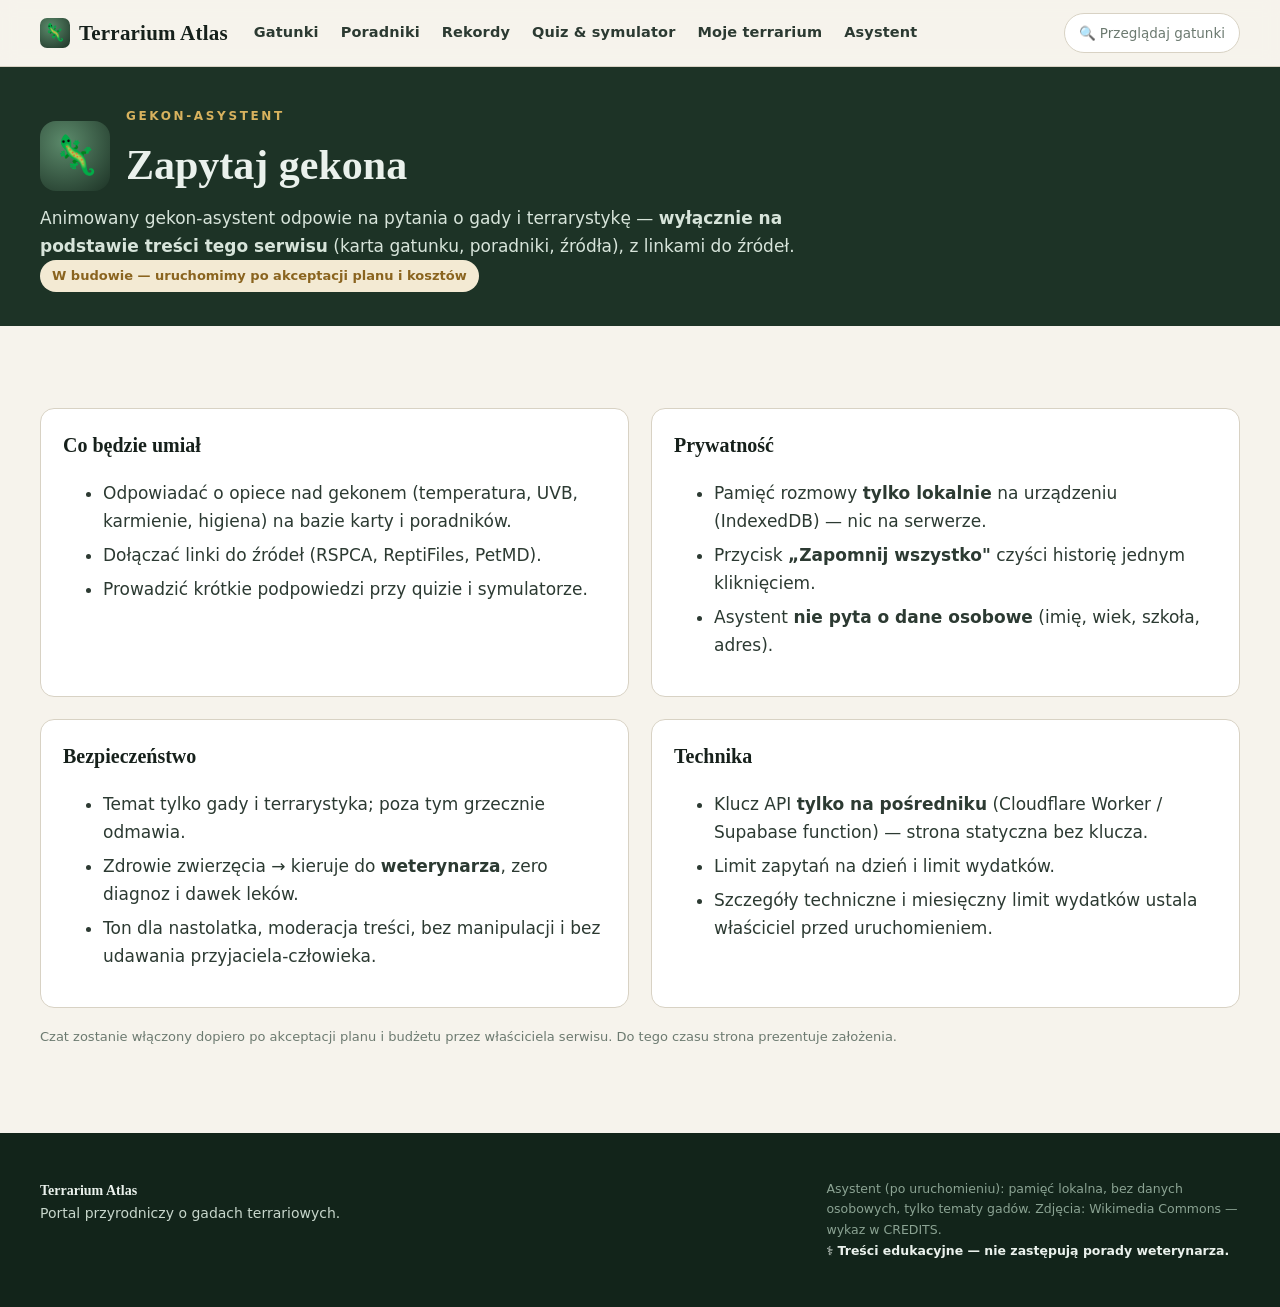
==== asystent.html @ b829ac7f "Terrarium Atlas — publikacja GitHub Pages (noindex, bez danych osobowych) Co-Authored-By: Claude Opu" ====
<!DOCTYPE html>
<html lang="pl"><head>
<meta charset="UTF-8"><meta name="viewport" content="width=device-width,initial-scale=1">
<meta name="robots" content="noindex, nofollow">
<title>Gekon-asystent — {APP}</title>
<link rel="stylesheet" href="styl.css">
<style>
  .subhero{background:var(--forest);color:#eaf1ec;padding:40px 0 34px}
  .subhero h1{font-family:var(--serif);font-size:clamp(28px,4.5vw,42px);margin:10px 0 10px}
  .subhero p{color:#d7e4da;max-width:72ch;font-size:17px;margin:0}
  .grid{display:grid;grid-template-columns:1fr 1fr;gap:22px;margin-top:10px}
  @media(max-width:760px){ .grid{grid-template-columns:1fr} }
  .box{background:#fff;border:1px solid var(--line);border-radius:14px;padding:20px 22px}
  .box h3{font-family:var(--serif);margin:0 0 8px;font-size:20px}
  .box li{margin:6px 0;color:var(--ink2)}
  .gekonik{width:70px;height:70px;border-radius:16px;background:radial-gradient(circle at 35% 30%,var(--moss-l),var(--forest));display:flex;align-items:center;justify-content:center;font-size:38px;animation:bob 2.6s ease-in-out infinite}
  @keyframes bob{0%,100%{transform:translateY(0) rotate(-2deg)}50%{transform:translateY(-6px) rotate(2deg)}}
  @media(prefers-reduced-motion:reduce){ .gekonik{animation:none} }
  .status{display:inline-block;background:#f3ead3;color:#8a641f;border-radius:999px;padding:5px 12px;font-weight:700;font-size:13px}
</style>
</head><body>

<header class="nav"><div class="wrap">
  <a class="brand" href="index.html" style="color:inherit"><span class="mk">🦎</span> <span data-app>Terrarium Atlas</span></a>
  <nav class="menu"><a class="lnk" href="index.html#katalog">Gatunki</a><a class="lnk" href="poradnik.html">Poradniki</a>
    <a class="lnk" href="rekordy.html">Rekordy</a><a class="lnk" href="quiz.html">Quiz &amp; symulator</a><a class="lnk" href="moje-terrarium.html">Moje terrarium</a><a class="lnk" href="asystent.html">Asystent</a></nav>
  <span class="sp"></span><a class="search" href="index.html#katalog" style="color:var(--muted)">🔍 Przeglądaj gatunki</a>
</div></header>

<section class="subhero"><div class="wrap">
  <div style="display:flex;align-items:center;gap:16px"><div class="gekonik">🦎</div>
    <div><div class="kicker light">Gekon-asystent</div><h1 class="serif" style="margin:4px 0">Zapytaj gekona</h1></div></div>
  <p>Animowany gekon-asystent odpowie na pytania o gady i terrarystykę — <b>wyłącznie na podstawie treści tego serwisu</b> (karta gatunku, poradniki, źródła), z linkami do źródeł. <span class="status">W budowie — uruchomimy po akceptacji planu i kosztów</span></p>
</div></section>

<section class="section"><div class="wrap">
  <div class="grid">
    <div class="box"><h3>Co będzie umiał</h3>
      <ul class="lista">
        <li>Odpowiadać o opiece nad gekonem (temperatura, UVB, karmienie, higiena) na bazie karty i poradników.</li>
        <li>Dołączać linki do źródeł (RSPCA, ReptiFiles, PetMD).</li>
        <li>Prowadzić krótkie podpowiedzi przy quizie i symulatorze.</li>
      </ul>
    </div>
    <div class="box"><h3>Prywatność</h3>
      <ul class="lista">
        <li>Pamięć rozmowy <b>tylko lokalnie</b> na urządzeniu (IndexedDB) — nic na serwerze.</li>
        <li>Przycisk <b>„Zapomnij wszystko"</b> czyści historię jednym kliknięciem.</li>
        <li>Asystent <b>nie pyta o dane osobowe</b> (imię, wiek, szkoła, adres).</li>
      </ul>
    </div>
    <div class="box"><h3>Bezpieczeństwo</h3>
      <ul class="lista">
        <li>Temat tylko gady i terrarystyka; poza tym grzecznie odmawia.</li>
        <li>Zdrowie zwierzęcia → kieruje do <b>weterynarza</b>, zero diagnoz i dawek leków.</li>
        <li>Ton dla nastolatka, moderacja treści, bez manipulacji i bez udawania przyjaciela-człowieka.</li>
      </ul>
    </div>
    <div class="box"><h3>Technika</h3>
      <ul class="lista">
        <li>Klucz API <b>tylko na pośredniku</b> (Cloudflare Worker / Supabase function) — strona statyczna bez klucza.</li>
        <li>Limit zapytań na dzień i limit wydatków.</li>
        <li>Szczegóły techniczne i miesięczny limit wydatków ustala właściciel przed uruchomieniem.</li>
      </ul>
    </div>
  </div>
  <p class="src" style="margin-top:18px">Czat zostanie włączony dopiero po akceptacji planu i budżetu przez właściciela serwisu. Do tego czasu strona prezentuje założenia.</p>
</div></section>

<footer class="foot"><div class="wrap">
  <div><b data-app>Terrarium Atlas</b><br>Portal przyrodniczy o gadach terrariowych.</div>
  <div class="credits">Asystent (po uruchomieniu): pamięć lokalna, bez danych osobowych, tylko tematy gadów. Zdjęcia: Wikimedia Commons — wykaz w CREDITS.<br>
    <b style="color:#eaf1ec;font-family:var(--sans)">⚕️ Treści edukacyjne — nie zastępują porady weterynarza.</b></div>
</div></footer>

<script src="dane.js"></script>
</body></html>
---- styl.css ----
/* Terrarium Atlas — styl portalu przyrodniczego */
:root{
  --ink:#16201b;          /* głęboka zieleń-grafit (tekst) */
  --ink2:#2c3a32;
  --paper:#f6f3ec;        /* ciepły papier */
  --paper2:#ece7db;
  --forest:#1d3326;       /* ciemny las (sekcje immersyjne) */
  --forest2:#12241a;
  --moss:#3f6b4f;         /* mech — akcent główny */
  --moss-l:#5c8a6b;
  --amber:#b07d2b;        /* stonowany bursztyn — akcent 2 */
  --line:#d8d2c4;
  --line-d:#2d4536;
  --muted:#6c7a70;
  --muted-d:#9db3a5;
  --maxw:1440px;
  --serif:'Georgia','Iowan Old Style','Times New Roman',serif;
  --sans:'Segoe UI',system-ui,-apple-system,'Helvetica Neue',sans-serif;
}
*{box-sizing:border-box}
html{scroll-behavior:smooth}
body{margin:0;background:var(--paper);color:var(--ink);font-family:var(--sans);
  font-size:17px;line-height:1.65;-webkit-font-smoothing:antialiased}
img{max-width:100%;display:block}
a{color:var(--moss);text-decoration:none}
.wrap{max-width:var(--maxw);margin:0 auto;padding:0 40px}
@media(max-width:600px){ .wrap{padding:0 20px} }
.serif{font-family:var(--serif)}
.kicker{font-size:12px;letter-spacing:.22em;text-transform:uppercase;color:var(--amber);font-weight:700}
.kicker.light{color:#d8b25e}

/* ——— pasek górny ——— */
.nav{position:sticky;top:0;z-index:50;background:rgba(246,243,236,.92);backdrop-filter:blur(8px);
  border-bottom:1px solid var(--line)}
.nav .wrap{display:flex;align-items:center;gap:26px;height:66px}
.brand{font-family:var(--serif);font-weight:700;font-size:21px;letter-spacing:.01em;display:flex;align-items:center;gap:9px}
.brand .mk{width:30px;height:30px;border-radius:7px;background:
  radial-gradient(circle at 35% 30%,var(--moss-l),var(--forest));display:flex;align-items:center;justify-content:center;font-size:17px}
.nav a.lnk{color:var(--ink2);font-size:14.5px;font-weight:600;letter-spacing:.01em}
.nav a.lnk:hover{color:var(--moss)}
.nav .sp{margin-left:auto}
.nav .search{display:flex;align-items:center;gap:8px;border:1px solid var(--line);border-radius:999px;
  padding:8px 14px;color:var(--muted);font-size:13.5px;background:#fff}
.menu{display:flex;gap:22px;align-items:center}
@media(max-width:720px){ .menu{display:none} .nav .search{display:none} }

/* ——— hero immersyjny ——— */
.hero{position:relative;min-height:88vh;display:flex;align-items:flex-end;color:#f3efe6;overflow:hidden}
.hero .bg{position:absolute;inset:0;background:
  linear-gradient(180deg,rgba(10,20,14,.15) 0%,rgba(10,20,14,.35) 45%,rgba(8,16,11,.92) 100%),
  radial-gradient(120% 90% at 70% 15%,#356b4a 0%,#1b3a28 42%,#0c1d14 100%)}
.hero .bg::after{content:"";position:absolute;inset:0;opacity:.14;mix-blend-mode:overlay;
  background:repeating-linear-gradient(115deg,#fff 0 2px,transparent 2px 7px)}
.hero .play{position:absolute;top:22px;right:28px;display:flex;gap:8px;align-items:center;
  font-size:12px;letter-spacing:.14em;text-transform:uppercase;color:#e7f0e9;opacity:.85}
.hero .play .dot{width:34px;height:34px;border:1.5px solid rgba(255,255,255,.6);border-radius:50%;
  display:flex;align-items:center;justify-content:center}
.hero .inner{position:relative;max-width:var(--maxw);margin:0 auto;padding:0 40px 70px;width:100%}
.hero h1{font-family:var(--serif);font-weight:700;font-size:clamp(34px,6vw,68px);line-height:1.04;
  margin:14px 0 16px;max-width:15ch;letter-spacing:-.01em}
.hero p.lead{font-size:clamp(16px,2.3vw,21px);max-width:60ch;color:#dbe6dd;line-height:1.55}
.hero .meta{margin-top:22px;display:flex;gap:18px;flex-wrap:wrap;font-size:13.5px;color:#c7d6cb}
.hero .meta span{border-left:2px solid var(--amber);padding-left:10px}
.photo-tag{position:absolute;bottom:14px;left:28px;font-size:11px;letter-spacing:.08em;color:#b9c9bd;opacity:.8}

/* ——— sekcje ——— */
.section{padding:72px 0}
.section.tint{background:var(--paper2)}
.section.dark{background:var(--forest);color:#eaf1ec}
.section.dark .muted{color:var(--muted-d)}
.head{display:flex;align-items:flex-end;justify-content:space-between;gap:20px;margin-bottom:34px}
.head h2{font-family:var(--serif);font-size:clamp(26px,3.4vw,38px);margin:8px 0 0;font-weight:700;letter-spacing:-.01em}
.head .more{font-size:14px;font-weight:700;color:var(--moss);white-space:nowrap}
.lead-row{max-width:66ch;color:var(--ink2);font-size:18px}

/* ——— siatka gatunków (karty magazynowe) ——— */
.cards{display:grid;grid-template-columns:repeat(3,1fr);gap:26px}
@media(max-width:860px){ .cards{grid-template-columns:1fr} }
.card{background:#fff;border:1px solid var(--line);border-radius:14px;overflow:hidden;
  transition:transform .4s cubic-bezier(.2,.7,.2,1),box-shadow .4s}
.card:hover{transform:translateY(-4px);box-shadow:0 18px 40px rgba(20,40,28,.12)}
.card .ph{height:210px;position:relative;background:radial-gradient(120% 100% at 60% 25%,#4e8160,#20402d)}
.card .ph.d2{background:radial-gradient(120% 100% at 60% 25%,#6d7f45,#2f3d1f)}
.card .ph.d3{background:radial-gradient(120% 100% at 60% 25%,#3f7c7a,#173534)}
.card .tagph{position:absolute;left:12px;bottom:10px;font-size:10.5px;letter-spacing:.07em;color:#dce7df;opacity:.85}
.card .lvl{position:absolute;top:12px;left:12px;font-size:11px;font-weight:700;letter-spacing:.04em;
  background:rgba(255,255,255,.92);color:var(--ink);padding:5px 10px;border-radius:999px}
.card .cb{padding:18px 18px 22px}
.card h3{font-family:var(--serif);font-size:22px;margin:0 0 3px}
.card .lat{font-style:italic;color:var(--muted);font-size:14px}
.card .ex{margin-top:12px;font-size:14.5px;color:var(--ink2)}
.card .meta2{margin-top:14px;display:flex;gap:14px;flex-wrap:wrap;font-size:12.5px;color:var(--muted);
  border-top:1px solid var(--line);padding-top:12px}
.card .meta2 b{color:var(--ink);font-weight:700}

/* ——— poradniki (lista edytorska) ——— */
.posts{display:grid;grid-template-columns:repeat(2,1fr);gap:30px}
@media(max-width:760px){ .posts{grid-template-columns:1fr} }
.post{display:flex;gap:18px;align-items:flex-start}
.post .pn{width:120px;height:92px;border-radius:10px;flex:0 0 auto;background:radial-gradient(120% 100% at 50% 30%,#4e8160,#20402d)}
.post .pn.b{background:radial-gradient(120% 100% at 50% 30%,#8a6a34,#3a2c16)}
.post .pn.c{background:radial-gradient(120% 100% at 50% 30%,#3f7c7a,#173534)}
.post .pn.d{background:radial-gradient(120% 100% at 50% 30%,#6d7f45,#2f3d1f)}
.post h3{font-family:var(--serif);font-size:19px;margin:2px 0 6px;line-height:1.25}
.post p{margin:0;font-size:14px;color:var(--muted)}

/* ——— stopka ——— */
.foot{background:var(--forest2);color:#c7d6cb;padding:46px 0;font-size:14px}
.foot .wrap{display:flex;justify-content:space-between;gap:24px;flex-wrap:wrap}
.foot b{color:#eaf1ec;font-family:var(--serif)}
.foot .credits{font-size:12.5px;color:#8ba393;max-width:52ch}

/* ——— elementy wspólne ——— */
.badge{display:inline-block;font-size:11px;font-weight:700;letter-spacing:.03em;padding:4px 11px;border-radius:999px}
.b-easy{background:#e4efe5;color:#2f5d45} .b-mid{background:#f3ead3;color:#8a641f} .b-hard{background:#f1dcd4;color:#9b4a2f}
.src{font-size:13px;color:var(--muted)}
.src a{border-bottom:1px solid var(--line)}
.btn{display:inline-flex;align-items:center;gap:8px;background:var(--moss);color:#fff;font-weight:700;
  font-size:14.5px;padding:13px 22px;border-radius:10px;border:0;cursor:pointer}
.btn.ghost{background:transparent;color:#eaf1ec;border:1.5px solid rgba(255,255,255,.35)}
.note-mk{background:#fbf8f0;border:1px dashed var(--line);border-radius:10px;padding:10px 14px;
  font-size:12.5px;color:var(--muted);margin:0 auto;max-width:var(--maxw)}

/* ——— realne zdjęcia ——— */
.hero.photo .bg{background:
  linear-gradient(180deg,rgba(10,20,14,.25) 0%,rgba(10,20,14,.4) 45%,rgba(8,16,11,.9) 100%),
  url('_media/gekon_portret.jpg') center 30%/cover no-repeat}
.hero.photo .bg::after{display:none}
.imgph{width:100%;height:100%;object-fit:cover;position:absolute;inset:0}
.card .ph img, .post .pn img, .qimg img, .scene img{position:absolute;inset:0;width:100%;height:100%;object-fit:cover}
.credit{font-size:11px;color:var(--muted);margin-top:6px}
.credit a{border-bottom:1px solid var(--line)}
.caption-ov{position:absolute;left:0;right:0;bottom:0;padding:8px 12px;font-size:11px;color:#eef3ee;
  background:linear-gradient(0deg,rgba(6,14,9,.85),transparent);letter-spacing:.02em}

/* przypisy źródeł (superscript) */
sup .refnum,.refnum{font-size:11px;font-weight:700;color:var(--moss);vertical-align:super;margin-left:1px;border:0}
.refnum:hover{color:var(--amber)}

/* ekran „wkrótce" */
.soon{min-height:62vh;display:flex;align-items:center;justify-content:center;text-align:center;padding:60px 20px}
.soon .box{max-width:520px}
.soon .ic{font-size:46px}
.soon h1{font-family:var(--serif);font-size:34px;margin:14px 0 10px}
.soon p{color:var(--ink2);font-size:17px;margin:0 0 22px}

/* fasada wideo YouTube (lite — ładuje iframe po kliknięciu) */
.ytf{position:relative;cursor:pointer;background:#0a1810}
.ytf .play{position:absolute;inset:0;margin:auto;width:64px;height:64px;border-radius:50%;
  background:rgba(176,125,43,.92);display:flex;align-items:center;justify-content:center;color:#fff;font-size:26px}
.ytf iframe{position:absolute;inset:0;width:100%;height:100%;border:0}
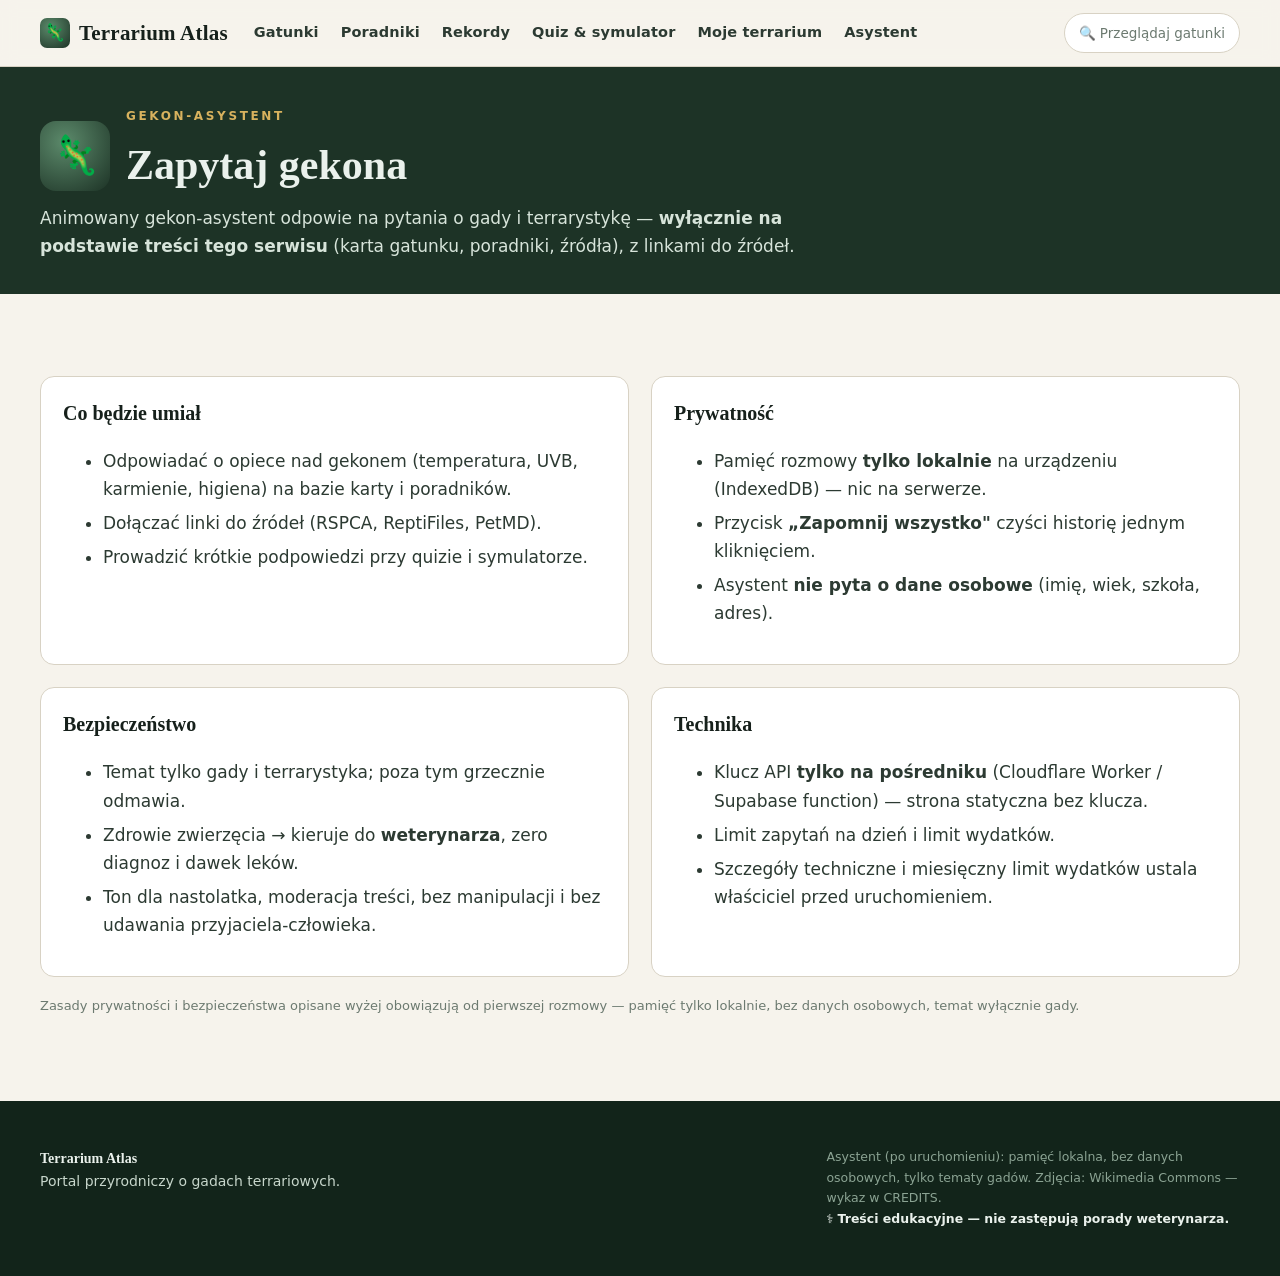
==== commit d59490f0: "Fix LIVE: dodany .nojekyll (Pages ignorowal folder _media z podkreslenia -> zdjecia 404); usuniete n" ====
--- a/asystent.html
+++ b/asystent.html
@@ -30,7 +30,7 @@
 <section class="subhero"><div class="wrap">
   <div style="display:flex;align-items:center;gap:16px"><div class="gekonik">🦎</div>
     <div><div class="kicker light">Gekon-asystent</div><h1 class="serif" style="margin:4px 0">Zapytaj gekona</h1></div></div>
-  <p>Animowany gekon-asystent odpowie na pytania o gady i terrarystykę — <b>wyłącznie na podstawie treści tego serwisu</b> (karta gatunku, poradniki, źródła), z linkami do źródeł. <span class="status">W budowie — uruchomimy po akceptacji planu i kosztów</span></p>
+  <p>Animowany gekon-asystent odpowie na pytania o gady i terrarystykę — <b>wyłącznie na podstawie treści tego serwisu</b> (karta gatunku, poradniki, źródła), z linkami do źródeł.</p>
 </div></section>
 
 <section class="section"><div class="wrap">
@@ -64,7 +64,7 @@
       </ul>
     </div>
   </div>
-  <p class="src" style="margin-top:18px">Czat zostanie włączony dopiero po akceptacji planu i budżetu przez właściciela serwisu. Do tego czasu strona prezentuje założenia.</p>
+  <p class="src" style="margin-top:18px">Zasady prywatności i bezpieczeństwa opisane wyżej obowiązują od pierwszej rozmowy — pamięć tylko lokalnie, bez danych osobowych, temat wyłącznie gady.</p>
 </div></section>
 
 <footer class="foot"><div class="wrap">
